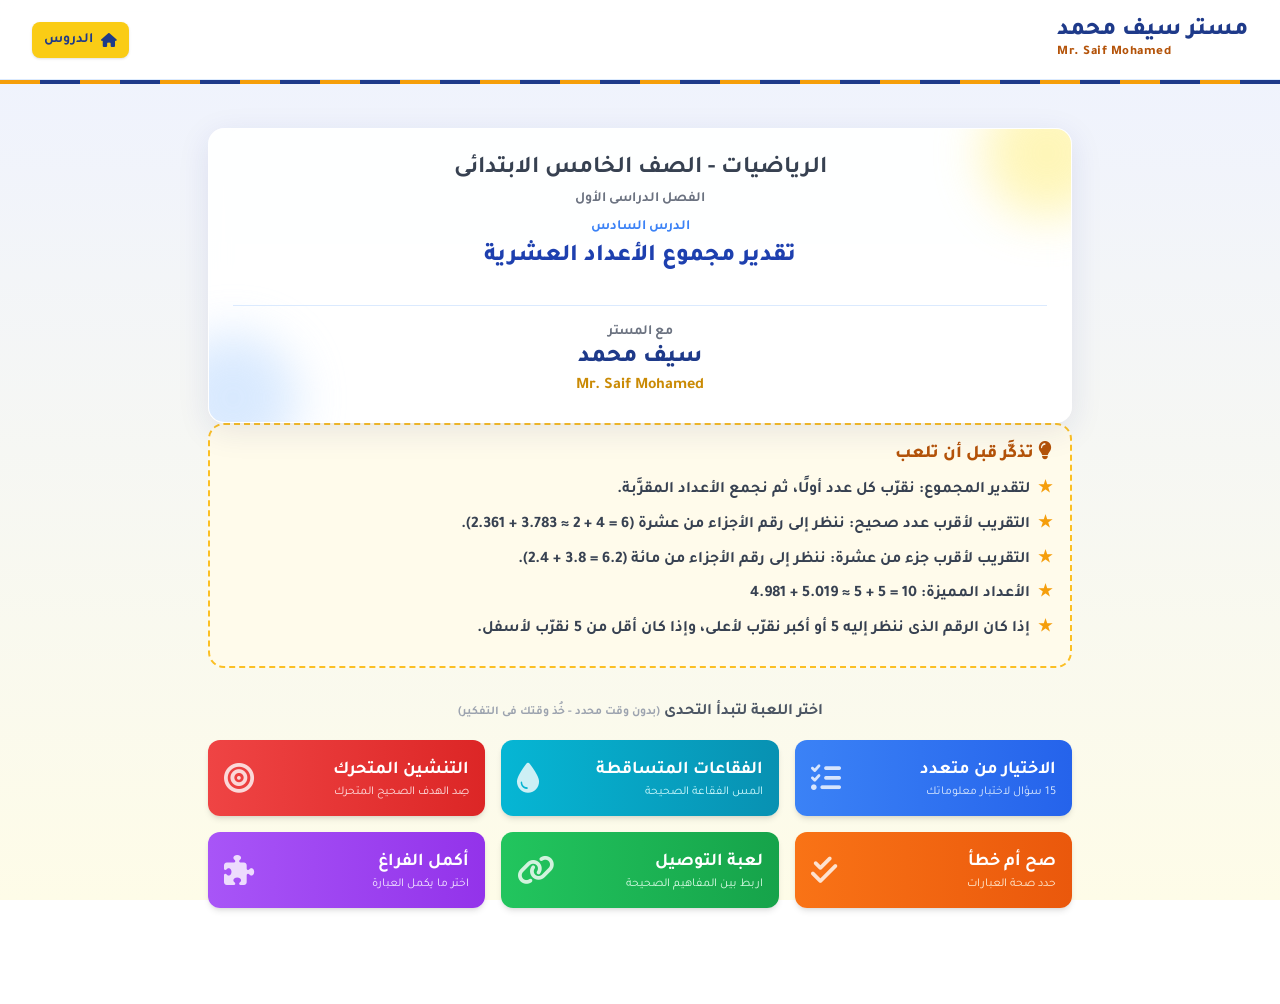
==== game.html @ d99c7f98 "Add files via upload" ====
<!DOCTYPE html>
<html lang="ar" dir="rtl">
<head>
    <meta charset="UTF-8">
    <meta name="viewport" content="width=device-width, initial-scale=1.0, maximum-scale=1.0, user-scalable=no">
    <title>مستر سيف محمد - ألعاب الدرس</title>
    <link rel="stylesheet" href="assets/tailwind.css">
    <link rel="stylesheet" href="assets/fontawesome/css/all.min.css">
    <link rel="stylesheet" href="assets/style.css">
    <script src="assets/common.js"></script>
</head>
<body class="text-gray-800 min-h-screen pb-20 relative">

    <header class="fixed top-0 w-full bg-white/95 backdrop-blur-md shadow-sm z-40 h-20 flex items-center px-4 md:px-8 border-b border-blue-100">
        <h1 class="font-extrabold text-blue-900 text-lg md:text-2xl brand-name">مستر سيف محمد<small dir="ltr">Mr. Saif Mohamed</small></h1>
        <a href="index.html" class="mr-auto btn-bounce bg-yellow-400 hover:bg-yellow-300 text-blue-900 px-3 py-2 rounded-lg font-bold text-sm flex items-center gap-2 shadow">
            <i class="fa-solid fa-house"></i> الدروس
        </a>
    </header>
    <div class="fixed top-20 w-full z-40 brand-strip"></div>

    <div class="max-w-4xl mx-auto p-4 relative pt-28" id="main-container">

        <!-- الشاشة الرئيسية للدرس -->
        <div id="screen-home" class="space-y-6">
            <div class="glass-panel rounded-2xl p-6 shadow-lg relative overflow-hidden flex flex-col md:flex-row items-center gap-6 mt-4">
                <div class="absolute -top-10 -right-10 w-32 h-32 bg-yellow-200 rounded-full opacity-60 blur-xl"></div>
                <div class="absolute -bottom-10 -left-10 w-32 h-32 bg-blue-200 rounded-full opacity-60 blur-xl"></div>
                <div class="w-full text-center z-10 flex flex-col justify-center">
                    <h2 class="text-xl md:text-2xl font-bold text-gray-700 mb-1" id="grade-text"></h2>
                    <p class="text-sm font-bold text-gray-500 mb-2" id="term-text"></p>
                    <p class="text-sm font-bold text-blue-500 mb-1" id="branch-name"></p>
                    <h3 class="text-xl md:text-2xl text-blue-800 font-extrabold mb-4" id="lesson-title">جارٍ التحميل...</h3>
                    <div class="mt-4 border-t border-blue-100 pt-4">
                        <p class="text-sm text-gray-500 font-bold">مع المستر</p>
                        <p class="text-2xl font-extrabold text-blue-900" id="teacher-name"></p>
                        <p class="text-md font-bold text-yellow-600" id="teacher-en" dir="ltr"></p>
                    </div>
                </div>
                </div>
            </div>

            <div class="tips-box"><h4><i class="fa-solid fa-lightbulb"></i> تذكَّر قبل أن تلعب</h4><ul id="lesson-tips"></ul></div>

            <h3 class="text-center font-bold text-gray-600 mt-8 mb-4">اختر اللعبة لتبدأ التحدى <span class="text-xs text-gray-400">(بدون وقت محدد - خُذ وقتك فى التفكير)</span></h3>

            <div class="grid grid-cols-1 sm:grid-cols-2 lg:grid-cols-3 gap-4">
                <button onclick="startGame('mcq')" class="btn-bounce bg-gradient-to-r from-blue-500 to-blue-600 text-white p-4 rounded-xl shadow-md flex items-center justify-between">
                    <div class="text-right"><h4 class="font-bold text-lg">الاختيار من متعدد</h4><p class="text-xs text-blue-100">15 سؤال لاختبار معلوماتك</p></div>
                    <i class="fa-solid fa-list-check text-3xl opacity-80"></i>
                </button>
                <button onclick="startGame('bubbles')" class="btn-bounce bg-gradient-to-r from-cyan-500 to-cyan-600 text-white p-4 rounded-xl shadow-md flex items-center justify-between">
                    <div class="text-right"><h4 class="font-bold text-lg">الفقاعات المتساقطة</h4><p class="text-xs text-cyan-100">المس الفقاعة الصحيحة</p></div>
                    <i class="fa-solid fa-droplet text-3xl opacity-80"></i>
                </button>
                <button onclick="startGame('shoot')" class="btn-bounce bg-gradient-to-r from-red-500 to-red-600 text-white p-4 rounded-xl shadow-md flex items-center justify-between">
                    <div class="text-right"><h4 class="font-bold text-lg">التنشين المتحرك</h4><p class="text-xs text-red-100">صِد الهدف الصحيح المتحرك</p></div>
                    <i class="fa-solid fa-bullseye text-3xl opacity-80"></i>
                </button>
                <button onclick="startGame('tf')" class="btn-bounce bg-gradient-to-r from-orange-500 to-orange-600 text-white p-4 rounded-xl shadow-md flex items-center justify-between">
                    <div class="text-right"><h4 class="font-bold text-lg">صح أم خطأ</h4><p class="text-xs text-orange-100">حدد صحة العبارات</p></div>
                    <i class="fa-solid fa-check-double text-3xl opacity-80"></i>
                </button>
                <button onclick="startGame('match')" class="btn-bounce bg-gradient-to-r from-green-500 to-green-600 text-white p-4 rounded-xl shadow-md flex items-center justify-between">
                    <div class="text-right"><h4 class="font-bold text-lg">لعبة التوصيل</h4><p class="text-xs text-green-100">اربط بين المفاهيم الصحيحة</p></div>
                    <i class="fa-solid fa-link text-3xl opacity-80"></i>
                </button>
                <button onclick="startGame('fill')" class="btn-bounce bg-gradient-to-r from-purple-500 to-purple-600 text-white p-4 rounded-xl shadow-md flex items-center justify-between">
                    <div class="text-right"><h4 class="font-bold text-lg">أكمل الفراغ</h4><p class="text-xs text-purple-100">اختر ما يكمل العبارة</p></div>
                    <i class="fa-solid fa-puzzle-piece text-3xl opacity-80"></i>
                </button>
            </div>
        </div>

        <!-- رأس اللعبة -->
        <div id="game-header" class="hidden mb-6 bg-white p-3 rounded-xl shadow-sm border border-gray-100 flex flex-col gap-3">
            <div class="flex justify-between items-center w-full">
                <button onclick="goHome()" class="btn-bounce bg-gray-100 hover:bg-gray-200 text-gray-700 px-3 py-2 rounded-lg font-bold text-sm flex items-center gap-2">
                    <i class="fa-solid fa-arrow-right"></i> للألعاب
                </button>
                <div class="flex items-center gap-3">
                    <div class="text-left hidden sm:block">
                        <p class="text-xs text-gray-500 font-bold" id="hdr-teacher"></p>
                        <p class="text-sm font-bold text-blue-700" id="hdr-lesson"></p>
                    </div>
                </div>
            </div>
            <div class="flex justify-between items-center w-full border-t border-gray-100 pt-2">
                <div class="w-1/3 text-xs sm:text-sm font-bold text-gray-500"><i class="fa-solid fa-infinity text-blue-500"></i> بدون وقت</div>
                <h2 id="current-game-title" class="text-base sm:text-lg font-bold text-blue-800 text-center w-1/3"></h2>
                <div class="text-sm sm:text-base font-bold text-gray-600 bg-gray-50 px-3 py-1 rounded-lg border w-1/3 text-left">
                    النتيجة: <span id="current-score" class="text-blue-700">0</span>/<span class="total-count">15</span>
                </div>
            </div>
        </div>

        <!-- 1. اختيار من متعدد -->
        <div id="screen-mcq" class="hidden game-screen">
            <div class="glass-panel p-6 rounded-2xl">
                <div class="w-full bg-gray-200 rounded-full h-2.5 mb-6"><div id="mcq-progress" class="bg-blue-600 h-2.5 rounded-full" style="width:0%"></div></div>
                <div id="mcq-img"></div>
                <h3 id="mcq-question" class="text-xl md:text-2xl font-bold text-gray-800 mb-6 text-center leading-relaxed"></h3>
                <div id="mcq-options" class="grid grid-cols-1 sm:grid-cols-2 gap-3"></div>
            </div>
        </div>

        <!-- 2. الفقاعات -->
        <div id="screen-bubbles" class="hidden game-screen">
            <div class="glass-panel p-6 rounded-2xl">
                <div class="w-full bg-gray-200 rounded-full h-2.5 mb-4"><div id="bubbles-progress" class="bg-cyan-500 h-2.5 rounded-full" style="width:0%"></div></div>
                <div class="bg-cyan-50 border border-cyan-200 rounded-xl p-4 mb-4 text-center">
                    <h3 id="bubbles-question" class="text-lg md:text-xl font-bold text-gray-800 leading-relaxed"></h3>
                    <div id="bubbles-img"></div>
                </div>
                <div id="bubbles-game-area" class="relative w-full h-[430px] overflow-hidden rounded-xl shadow-inner bg-gradient-to-b from-blue-50 to-cyan-100"></div>
            </div>
        </div>

        <!-- 3. التنشين -->
        <div id="screen-shoot" class="hidden game-screen">
            <div class="glass-panel p-6 rounded-2xl">
                <div class="w-full bg-gray-200 rounded-full h-2.5 mb-4"><div id="shoot-progress" class="bg-red-500 h-2.5 rounded-full" style="width:0%"></div></div>
                <div class="bg-red-50 border border-red-200 rounded-xl p-4 mb-4 text-center">
                    <h3 id="shoot-question" class="text-lg md:text-xl font-bold text-gray-800 leading-relaxed"></h3>
                    <div id="shoot-img"></div>
                </div>
                <div id="shoot-game-area" class="relative w-full h-[430px] overflow-hidden bg-gray-900 border-4 border-gray-700 rounded-xl shadow-inner"></div>
            </div>
        </div>

        <!-- 4. صح أم خطأ -->
        <div id="screen-tf" class="hidden game-screen">
            <div class="glass-panel p-6 rounded-2xl flex flex-col">
                <div class="w-full bg-gray-200 rounded-full h-2.5 mb-6"><div id="tf-progress" class="bg-orange-500 h-2.5 rounded-full" style="width:0%"></div></div>
                <p class="text-center font-bold text-gray-600 mb-4 text-lg">اقرأ العبارة وحدد: صح أم خطأ؟</p>
                <div id="tf-img"></div>
                <div class="flex items-center justify-center mb-8">
                    <div id="tf-statement" class="bg-white border-2 border-orange-300 text-gray-800 font-bold text-xl md:text-2xl py-8 px-6 rounded-2xl shadow-md w-full text-center min-h-[150px] flex items-center justify-center leading-relaxed"></div>
                </div>
                <div class="grid grid-cols-2 gap-4 w-full">
                    <button onclick="checkTF(true)" class="btn-bounce bg-green-500 hover:bg-green-600 text-white p-6 rounded-xl flex flex-col items-center gap-2 shadow-lg">
                        <i class="fa-solid fa-check text-5xl mb-2"></i><span class="font-bold text-xl md:text-2xl">صح</span>
                    </button>
                    <button onclick="checkTF(false)" class="btn-bounce bg-red-500 hover:bg-red-600 text-white p-6 rounded-xl flex flex-col items-center gap-2 shadow-lg">
                        <i class="fa-solid fa-xmark text-5xl mb-2"></i><span class="font-bold text-xl md:text-2xl">خطأ</span>
                    </button>
                </div>
            </div>
        </div>

        <!-- 5. التوصيل -->
        <div id="screen-match" class="hidden game-screen">
            <div class="glass-panel p-4 rounded-2xl">
                <div class="w-full bg-gray-200 rounded-full h-2.5 mb-4"><div id="match-progress" class="bg-green-600 h-2.5 rounded-full" style="width:0%"></div></div>
                <p class="text-center text-gray-600 mb-4 font-bold">المس عنصرًا من القائمة الأولى ثم ما يناسبه من الثانية</p>
                <div class="flex gap-4 justify-between">
                    <div class="w-1/2 space-y-2 flex flex-col" id="match-list-a"></div>
                    <div class="w-1/2 space-y-2 flex flex-col" id="match-list-b"></div>
                </div>
            </div>
        </div>

        <!-- 6. أكمل -->
        <div id="screen-fill" class="hidden game-screen">
            <div class="glass-panel p-4 md:p-6 rounded-2xl flex flex-col">
                <div class="w-full bg-gray-200 rounded-full h-2.5 mb-4 md:mb-6"><div id="fill-progress" class="bg-purple-500 h-2.5 rounded-full" style="width:0%"></div></div>
                <p class="text-center font-bold text-gray-600 mb-4 text-sm md:text-lg">اختر ما يكمل العبارة إكمالًا صحيحًا</p>
                <div id="fill-img"></div>
                <div class="bg-white border-2 border-purple-200 py-6 px-4 md:py-8 md:px-6 rounded-2xl shadow-sm text-center mb-6 flex items-center justify-center min-h-[120px] md:min-h-[160px]">
                    <h3 id="fill-sentence" class="text-lg sm:text-xl md:text-2xl font-bold text-gray-800 leading-loose"></h3>
                </div>
                <div id="fill-options" class="grid grid-cols-1 sm:grid-cols-2 gap-3 md:gap-4"></div>
            </div>
        </div>
    </div>

    <!-- نافذة التغذية الراجعة -->
    <div id="feedback-modal" class="fixed inset-0 bg-black bg-opacity-60 z-50 hidden flex items-center justify-center p-4 backdrop-blur-sm">
        <div id="feedback-content" class="bg-white rounded-2xl p-6 max-w-sm w-full text-center transform scale-50 opacity-0 transition-all duration-300">
            <div id="feedback-icon" class="text-6xl mb-4"></div>
            <h3 id="feedback-title" class="text-2xl font-bold mb-2"></h3>
            <p id="feedback-msg" class="text-gray-600 mb-6 font-bold text-lg leading-relaxed"></p>
            <button onclick="closeFeedback()" class="bg-blue-700 text-white font-bold py-3 px-8 rounded-xl shadow-md w-full hover:bg-blue-800 transition-colors">متابعة</button>
        </div>
    </div>

    <!-- نهاية اللعبة -->
    <div id="endgame-modal" class="fixed inset-0 bg-blue-950 bg-opacity-95 z-50 hidden flex items-center justify-center p-4">
        <div class="bg-white rounded-2xl p-8 max-w-md w-full text-center shadow-2xl">
            <i class="fa-solid fa-trophy text-6xl text-yellow-400 mb-4"></i>
            <h2 class="text-3xl font-bold text-blue-900 mb-2">اكتملت اللعبة!</h2>
            <p class="text-xl text-gray-700 mb-2 font-bold">لقد حققت <span id="endgame-score" class="text-blue-700 text-2xl">0</span> من <span class="total-count">15</span></p>
            <p id="endgame-msg" class="text-lg text-yellow-600 font-bold mb-6"></p>
            <button onclick="startGame(gameState.activeGame)" class="w-full mb-3 bg-yellow-400 text-blue-900 font-bold py-3 rounded-xl shadow text-lg btn-bounce">
                <i class="fa-solid fa-rotate-right"></i> العب مرة أخرى
            </button>
            <button onclick="goHome()" class="w-full bg-gradient-to-r from-blue-700 to-indigo-700 text-white font-bold py-4 rounded-xl shadow-lg text-xl btn-bounce">
                العودة لألعاب الدرس
            </button>
        </div>
    </div>


    <script src="assets/game.js"></script>
</body>
</html>
---- assets/style.css ----
@import url('https://fonts.googleapis.com/css2?family=Tajawal:wght@400;700;800&display=swap');
body { font-family: 'Tajawal', sans-serif; background: linear-gradient(180deg,#eef2ff 0%,#fefce8 100%); background-attachment: fixed; user-select: none; overflow-x: hidden; }
.glass-panel { background: rgba(255,255,255,0.93); backdrop-filter: blur(10px); border: 1px solid rgba(255,255,255,0.3); box-shadow: 0 8px 32px 0 rgba(31,38,135,0.10); }
.btn-bounce { transition: transform 0.2s; }
.btn-bounce:active { transform: scale(0.95); }
.brand-strip { background: repeating-linear-gradient(90deg,#facc15 0 40px,#1e3a8a 40px 80px); height: 4px; }

/* رياضيات */
.m { unicode-bidi: isolate; direction: ltr; }
.frac { display: inline-flex; flex-direction: column; vertical-align: middle; text-align: center; line-height: 1.1; margin: 0 2px; font-size: 0.9em; }
.frac .num { border-bottom: 2px solid currentColor; padding: 0 3px; }
.frac .den { padding: 0 3px; }
.q-img { max-height: 260px; max-width: 100%; margin: 0 auto 1rem; border-radius: 12px; border: 2px solid #e0e7ff; background: #fff; object-fit: contain; }
.q-img-sm { max-height: 150px; max-width: 100%; margin: 8px auto 0; border-radius: 10px; background: #fff; object-fit: contain; }

/* التوصيل */
.match-item { transition: all 0.3s; }
.match-item.selected { background-color: #fef08a; border-color: #eab308; transform: scale(1.05); }
.match-item.matched { background-color: #86efac; border-color: #22c55e; opacity: 0.7; pointer-events: none; }
.match-item.error { background-color: #fca5a5; border-color: #ef4444; animation: shake 0.5s; }

/* الفقاعات */
.game-bubble {
    border-radius: 50%;
    background: radial-gradient(circle at 30% 30%, rgba(255,255,255,0.95), rgba(191,219,254,0.8) 60%, rgba(59,130,246,0.45));
    box-shadow: inset 0 0 15px rgba(255,255,255,0.8), 0 4px 10px rgba(0,0,0,0.15);
    border: 1px solid rgba(255,255,255,0.6);
    color: #1e3a8a; text-shadow: 0 1px 2px rgba(255,255,255,0.8);
}
.horizontal-target { background-color: white; border: 4px solid; box-shadow: 0 10px 15px -3px rgba(0,0,0,0.2); }

/* حركة مستمرة بلا وقت محدد: تتكرر حتى يجيب الطالب */
@keyframes fallDown { from { top: -140px; } to { top: 105%; } }
@keyframes moveRight { from { left: -140px; } to { left: 105%; } }
@keyframes moveLeft { from { left: 105%; } to { left: -140px; } }
.anim-fall { animation: fallDown 16s linear infinite; }
.anim-right { animation: moveRight 15s linear infinite; }
.anim-left { animation: moveLeft 15s linear infinite; }

@keyframes shake { 0%,100% {transform: translateX(0);} 25% {transform: translateX(-5px);} 75% {transform: translateX(5px);} }
.popup-anim { animation: popIn 0.3s ease-out forwards; }
@keyframes popIn { 0% { opacity: 0; transform: scale(0.5); } 100% { opacity: 1; transform: scale(1); } }
.game-bubble .frac, .horizontal-target .frac { font-size: 1.3em; }
.game-bubble .m, .horizontal-target .m { white-space: normal; }

/* رموز الشعاع والمستقيم */
.geo { position: relative; display: inline-block; padding-top: 0.45em; line-height: 1.1; unicode-bidi: isolate; }
.geo::before { position: absolute; top: -0.15em; left: 0; right: 0; text-align: center; font-size: 0.8em; line-height: 1; letter-spacing: -2px; }
.ray::before { content: "⟶"; }
.gline::before { content: "⟷"; }

/* ===== عناصر مستر سيف محمد (بدون صور) ===== */
.brand-strip { background: repeating-linear-gradient(90deg,#f59e0b 0 40px,#1e3a8a 40px 80px); }
.logo-badge { width: 56px; height: 56px; border-radius: 16px; display: flex; align-items: center; justify-content: center;
  background: linear-gradient(135deg,#1e3a8a,#4f46e5); color: #fde68a; font-size: 26px; font-weight: 800; box-shadow: 0 4px 12px rgba(30,58,138,.3); border: 2px solid #fcd34d; flex-shrink: 0; }
.brand-name { line-height: 1.15; }
.brand-name small { display: block; font-size: 13px; color: #b45309; font-weight: 800; letter-spacing: .5px; }
.hero-art { position: relative; width: 100%; max-width: 300px; aspect-ratio: 1/1; border-radius: 20px; border: 4px solid #fbbf24;
  background: radial-gradient(circle at 30% 25%,#6366f1,#1e3a8a 70%); color: #fff; display: flex; flex-direction: column; align-items: center; justify-content: center; gap: 10px;
  box-shadow: 0 12px 30px rgba(30,58,138,.35); overflow: hidden; }
.hero-art .big { font-size: 64px; font-weight: 800; color: #fde68a; line-height: 1; }
.hero-art .eq { direction: ltr; font-size: 20px; font-weight: 800; background: rgba(255,255,255,.15); padding: 6px 14px; border-radius: 12px; }
.hero-art .eq b { color: #fde68a; }
.hero-art .tag { font-size: 14px; font-weight: 800; color: #c7d2fe; }
.hero-art::before, .hero-art::after { content: ""; position: absolute; border-radius: 50%; background: rgba(255,255,255,.08); }
.hero-art::before { width: 160px; height: 160px; top: -50px; left: -50px; }
.hero-art::after { width: 120px; height: 120px; bottom: -40px; right: -30px; }
@media (max-width: 767px) { .hero-art { max-width: 240px; } .hero-art .big { font-size: 52px; } }
.avatar-mini { width: 40px; height: 40px; border-radius: 50%; display: flex; align-items: center; justify-content: center; background: linear-gradient(135deg,#1e3a8a,#4f46e5); color: #fde68a; font-weight: 800; border: 2px solid #fbbf24; }
.lesson-num { width: 64px; height: 64px; border-radius: 14px; display: flex; flex-direction: column; align-items: center; justify-content: center; color: #fff; font-weight: 800; flex-shrink: 0; box-shadow: 0 4px 10px rgba(0,0,0,.15); }
.lesson-num span { font-size: 11px; opacity: .9; }
.lesson-num b { font-size: 24px; line-height: 1; }
.tips-box { background: #fffbeb; border: 2px dashed #fbbf24; border-radius: 16px; padding: 16px 18px; }
.tips-box h4 { color: #b45309; font-weight: 800; font-size: 18px; margin-bottom: 8px; }
.tips-box li { position: relative; padding-right: 22px; margin-bottom: 6px; font-weight: 700; color: #374151; line-height: 1.8; }
.tips-box li::before { content: "★"; position: absolute; right: 0; color: #f59e0b; }
.tips-box .m, .hero-art .eq { white-space: nowrap; }
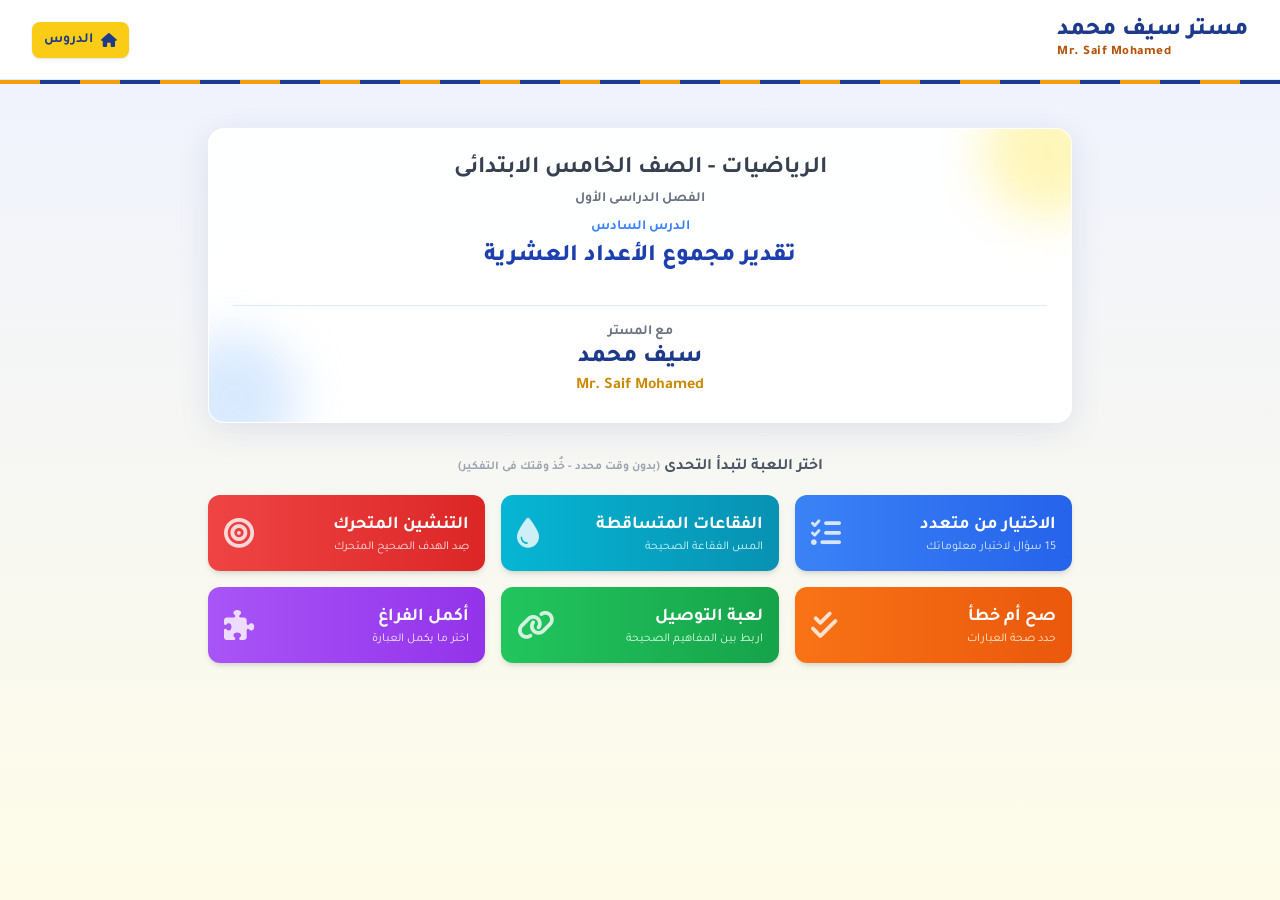
==== commit db2dc851: "Add files via upload" ====
--- a/game.html
+++ b/game.html
@@ -40,8 +40,6 @@
                 </div>
             </div>
 
-            <div class="tips-box"><h4><i class="fa-solid fa-lightbulb"></i> تذكَّر قبل أن تلعب</h4><ul id="lesson-tips"></ul></div>
-
             <h3 class="text-center font-bold text-gray-600 mt-8 mb-4">اختر اللعبة لتبدأ التحدى <span class="text-xs text-gray-400">(بدون وقت محدد - خُذ وقتك فى التفكير)</span></h3>
 
             <div class="grid grid-cols-1 sm:grid-cols-2 lg:grid-cols-3 gap-4">
